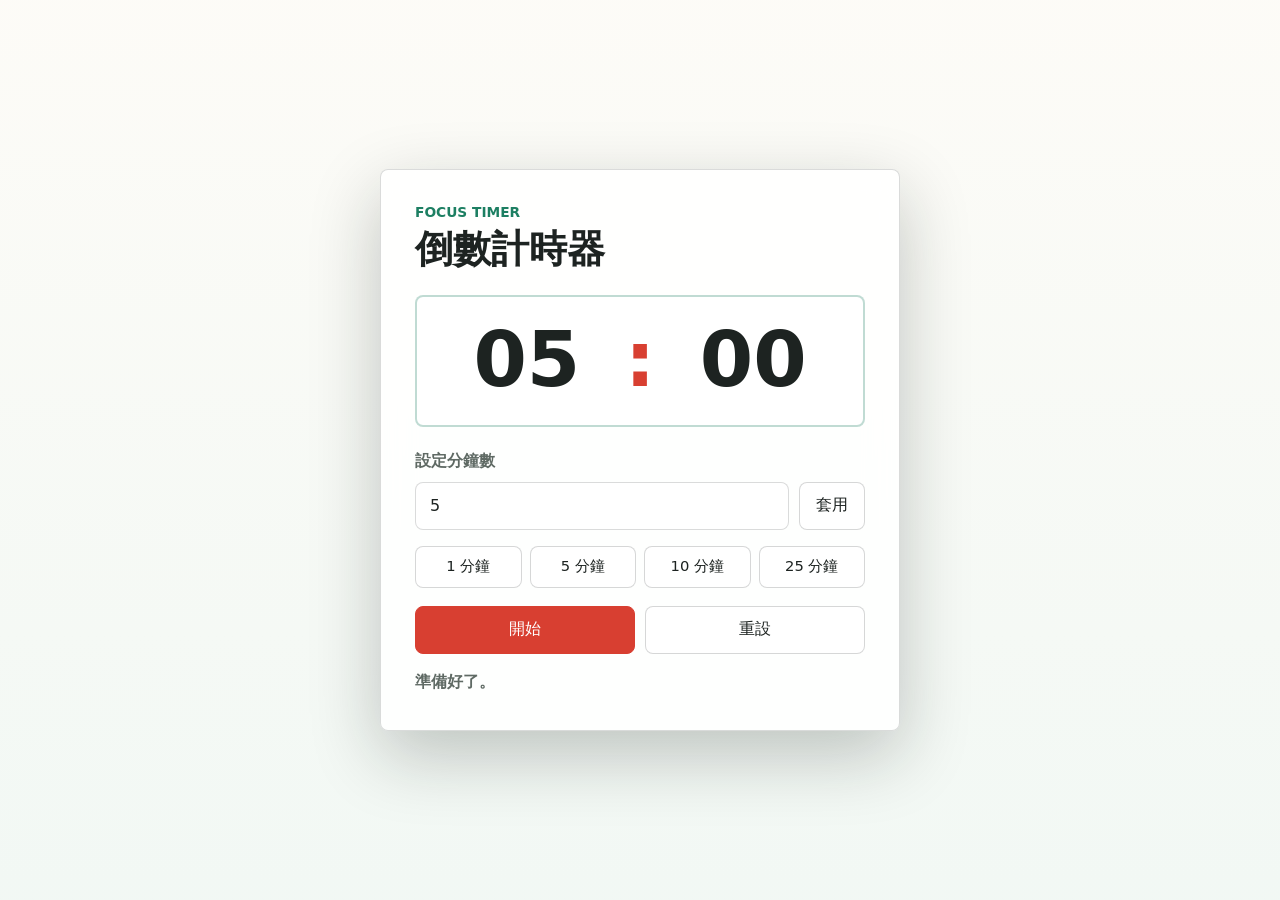
==== index.html @ d396f452 "Initial countdown timer page" ====
<!doctype html>
<html lang="zh-Hant">
  <head>
    <meta charset="utf-8">
    <meta name="viewport" content="width=device-width, initial-scale=1">
    <title>倒數計時器</title>
    <link rel="stylesheet" href="styles.css">
  </head>
  <body>
    <main class="timer-shell">
      <section class="timer-panel" aria-labelledby="page-title">
        <p class="eyebrow">Focus Timer</p>
        <h1 id="page-title">倒數計時器</h1>

        <div class="time-display" aria-live="polite" aria-atomic="true">
          <span id="minutes">05</span>
          <span class="separator">:</span>
          <span id="seconds">00</span>
        </div>

        <form class="time-form" id="time-form">
          <label for="duration">設定分鐘數</label>
          <div class="input-row">
            <input id="duration" name="duration" type="number" min="1" max="999" value="5" inputmode="numeric">
            <button type="submit">套用</button>
          </div>
        </form>

        <div class="quick-times" aria-label="快速設定">
          <button type="button" data-minutes="1">1 分鐘</button>
          <button type="button" data-minutes="5">5 分鐘</button>
          <button type="button" data-minutes="10">10 分鐘</button>
          <button type="button" data-minutes="25">25 分鐘</button>
        </div>

        <div class="controls">
          <button class="primary" id="start-pause" type="button">開始</button>
          <button id="reset" type="button">重設</button>
        </div>

        <p class="status" id="status">準備好了。</p>
      </section>
    </main>

    <audio id="alarm" preload="auto">
      <source src="[data-uri]" type="audio/wav">
    </audio>
    <script src="app.js"></script>
  </body>
</html>
---- styles.css ----
:root {
  color-scheme: light;
  --ink: #1d2321;
  --muted: #5f6a64;
  --paper: rgba(255, 255, 255, 0.88);
  --line: rgba(29, 35, 33, 0.16);
  --accent: #d83f31;
  --accent-dark: #a62d24;
  --green: #1d7f62;
  --gold: #f1c64b;
  --shadow: 0 24px 70px rgba(17, 24, 20, 0.24);
}

* {
  box-sizing: border-box;
}

html,
body {
  min-height: 100%;
}

body {
  margin: 0;
  font-family: "Segoe UI", "Microsoft JhengHei", system-ui, sans-serif;
  color: var(--ink);
  background:
    linear-gradient(rgba(252, 250, 244, 0.72), rgba(238, 246, 241, 0.78)),
    url("https://images.unsplash.com/photo-1499728603263-13726abce5fd?auto=format&fit=crop&w=1800&q=80") center / cover fixed;
}

button,
input {
  font: inherit;
}

.timer-shell {
  min-height: 100vh;
  display: grid;
  place-items: center;
  padding: 32px 18px;
}

.timer-panel {
  width: min(100%, 520px);
  padding: 34px;
  border: 1px solid var(--line);
  border-radius: 8px;
  background: var(--paper);
  box-shadow: var(--shadow);
  backdrop-filter: blur(16px);
}

.eyebrow {
  margin: 0 0 8px;
  color: var(--green);
  font-size: 0.86rem;
  font-weight: 800;
  letter-spacing: 0;
  text-transform: uppercase;
}

h1 {
  margin: 0 0 24px;
  font-size: clamp(2rem, 2.4rem, 2.4rem);
  line-height: 1.1;
}

.time-display {
  display: grid;
  grid-template-columns: minmax(0, 1fr) auto minmax(0, 1fr);
  align-items: center;
  gap: 8px;
  min-height: 132px;
  margin-bottom: 24px;
  padding: 20px;
  border: 2px solid rgba(29, 127, 98, 0.28);
  border-radius: 8px;
  background: rgba(255, 255, 255, 0.72);
  font-variant-numeric: tabular-nums;
  text-align: center;
}

.time-display span {
  display: block;
  font-size: clamp(4rem, 4.8rem, 4.8rem);
  font-weight: 800;
  line-height: 1;
}

.time-display .separator {
  color: var(--accent);
}

.time-form {
  display: grid;
  gap: 10px;
  margin-bottom: 16px;
}

label {
  color: var(--muted);
  font-weight: 700;
}

.input-row {
  display: grid;
  grid-template-columns: minmax(0, 1fr) auto;
  gap: 10px;
}

input {
  width: 100%;
  min-height: 48px;
  border: 1px solid var(--line);
  border-radius: 8px;
  padding: 0 14px;
  color: var(--ink);
  background: rgba(255, 255, 255, 0.92);
}

button {
  min-height: 48px;
  border: 1px solid rgba(29, 35, 33, 0.18);
  border-radius: 8px;
  padding: 0 16px;
  color: var(--ink);
  background: rgba(255, 255, 255, 0.9);
  cursor: pointer;
  transition: transform 140ms ease, border-color 140ms ease, background 140ms ease;
}

button:hover {
  transform: translateY(-1px);
  border-color: rgba(29, 127, 98, 0.45);
}

button:focus-visible,
input:focus-visible {
  outline: 3px solid rgba(241, 198, 75, 0.8);
  outline-offset: 2px;
}

.quick-times {
  display: grid;
  grid-template-columns: repeat(4, minmax(0, 1fr));
  gap: 8px;
  margin-bottom: 18px;
}

.quick-times button {
  min-height: 42px;
  padding: 0 8px;
  font-size: 0.92rem;
}

.controls {
  display: grid;
  grid-template-columns: 1fr 1fr;
  gap: 10px;
}

.primary {
  border-color: var(--accent);
  color: #fff;
  background: var(--accent);
}

.primary:hover {
  border-color: var(--accent-dark);
  background: var(--accent-dark);
}

.status {
  min-height: 24px;
  margin: 18px 0 0;
  color: var(--muted);
  font-weight: 700;
}

.timer-panel.finished {
  animation: pulse 900ms ease-in-out 3;
}

@keyframes pulse {
  50% {
    border-color: var(--accent);
    box-shadow: 0 24px 80px rgba(216, 63, 49, 0.36);
  }
}

@media (max-width: 520px) {
  .timer-shell {
    align-items: stretch;
    padding: 16px;
  }

  .timer-panel {
    display: grid;
    align-content: center;
    padding: 24px;
  }

  .time-display {
    min-height: 112px;
    padding: 14px;
  }

  .time-display span {
    font-size: clamp(3.1rem, 3.4rem, 3.4rem);
  }

  .quick-times {
    grid-template-columns: repeat(2, minmax(0, 1fr));
  }
}
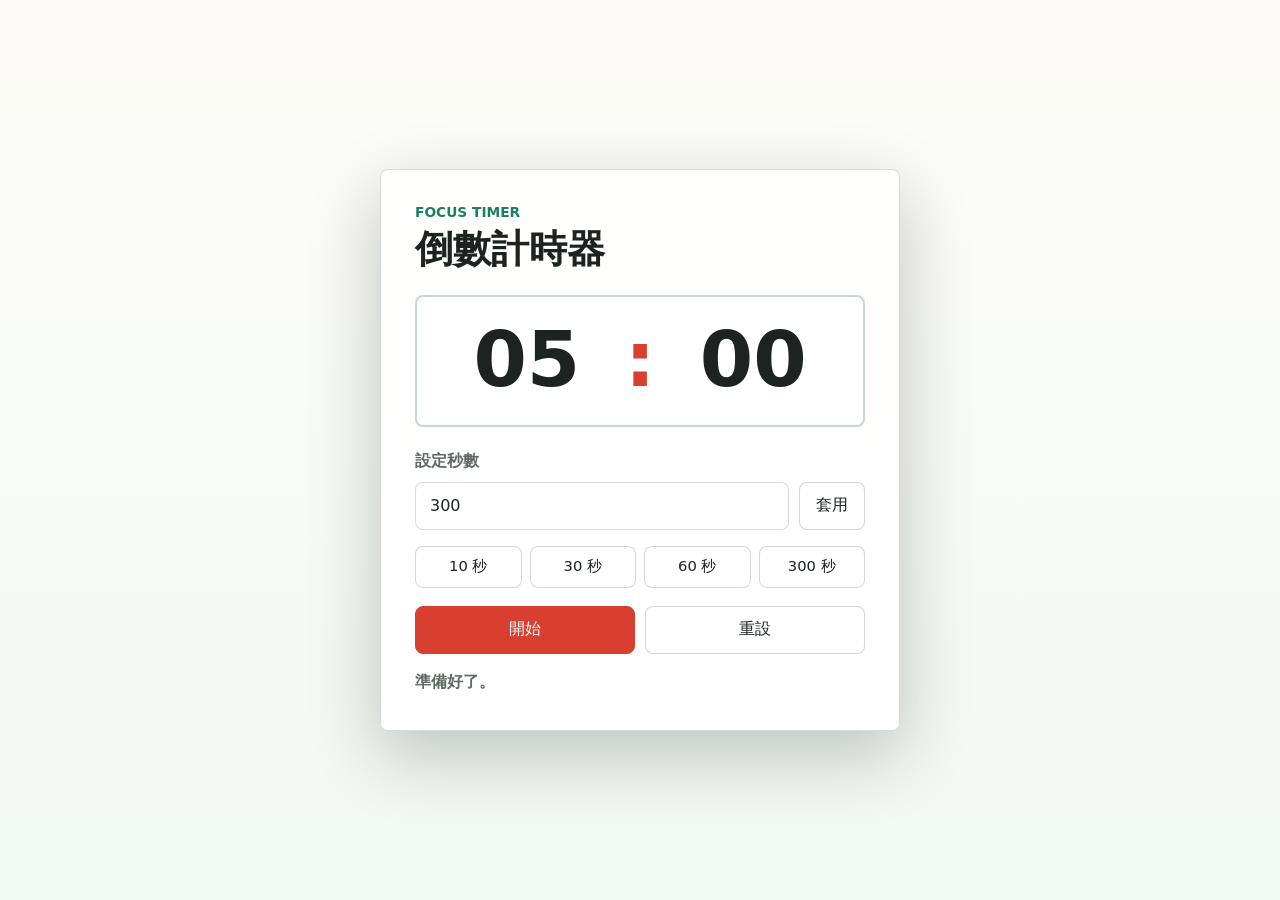
==== commit 215399de: "Use seconds for countdown duration" ====
--- a/index.html
+++ b/index.html
@@ -4,7 +4,224 @@
     <meta charset="utf-8">
     <meta name="viewport" content="width=device-width, initial-scale=1">
     <title>倒數計時器</title>
-    <link rel="stylesheet" href="styles.css">
+    <style>
+      :root {
+        color-scheme: light;
+        --ink: #1d2321;
+        --muted: #5f6a64;
+        --paper: rgba(255, 255, 255, 0.88);
+        --line: rgba(29, 35, 33, 0.16);
+        --accent: #d83f31;
+        --accent-dark: #a62d24;
+        --green: #1d7f62;
+        --gold: #f1c64b;
+        --shadow: 0 24px 70px rgba(17, 24, 20, 0.24);
+      }
+
+      * {
+        box-sizing: border-box;
+      }
+
+      html,
+      body {
+        min-height: 100%;
+      }
+
+      body {
+        margin: 0;
+        font-family: "Segoe UI", "Microsoft JhengHei", system-ui, sans-serif;
+        color: var(--ink);
+        background:
+          linear-gradient(rgba(252, 250, 244, 0.72), rgba(238, 246, 241, 0.78)),
+          url("https://images.unsplash.com/photo-1499728603263-13726abce5fd?auto=format&fit=crop&w=1800&q=80") center / cover fixed;
+      }
+
+      button,
+      input {
+        font: inherit;
+      }
+
+      .timer-shell {
+        min-height: 100vh;
+        display: grid;
+        place-items: center;
+        padding: 32px 18px;
+      }
+
+      .timer-panel {
+        width: min(100%, 520px);
+        padding: 34px;
+        border: 1px solid var(--line);
+        border-radius: 8px;
+        background: var(--paper);
+        box-shadow: var(--shadow);
+        backdrop-filter: blur(16px);
+      }
+
+      .eyebrow {
+        margin: 0 0 8px;
+        color: var(--green);
+        font-size: 0.86rem;
+        font-weight: 800;
+        letter-spacing: 0;
+        text-transform: uppercase;
+      }
+
+      h1 {
+        margin: 0 0 24px;
+        font-size: clamp(2rem, 2.4rem, 2.4rem);
+        line-height: 1.1;
+      }
+
+      .time-display {
+        display: grid;
+        grid-template-columns: minmax(0, 1fr) auto minmax(0, 1fr);
+        align-items: center;
+        gap: 8px;
+        min-height: 132px;
+        margin-bottom: 24px;
+        padding: 20px;
+        border: 2px solid rgba(29, 127, 98, 0.28);
+        border-radius: 8px;
+        background: rgba(255, 255, 255, 0.72);
+        font-variant-numeric: tabular-nums;
+        text-align: center;
+      }
+
+      .time-display span {
+        display: block;
+        font-size: clamp(4rem, 4.8rem, 4.8rem);
+        font-weight: 800;
+        line-height: 1;
+      }
+
+      .time-display .separator {
+        color: var(--accent);
+      }
+
+      .time-form {
+        display: grid;
+        gap: 10px;
+        margin-bottom: 16px;
+      }
+
+      label {
+        color: var(--muted);
+        font-weight: 700;
+      }
+
+      .input-row {
+        display: grid;
+        grid-template-columns: minmax(0, 1fr) auto;
+        gap: 10px;
+      }
+
+      input {
+        width: 100%;
+        min-height: 48px;
+        border: 1px solid var(--line);
+        border-radius: 8px;
+        padding: 0 14px;
+        color: var(--ink);
+        background: rgba(255, 255, 255, 0.92);
+      }
+
+      button {
+        min-height: 48px;
+        border: 1px solid rgba(29, 35, 33, 0.18);
+        border-radius: 8px;
+        padding: 0 16px;
+        color: var(--ink);
+        background: rgba(255, 255, 255, 0.9);
+        cursor: pointer;
+        transition: transform 140ms ease, border-color 140ms ease, background 140ms ease;
+      }
+
+      button:hover {
+        transform: translateY(-1px);
+        border-color: rgba(29, 127, 98, 0.45);
+      }
+
+      button:focus-visible,
+      input:focus-visible {
+        outline: 3px solid rgba(241, 198, 75, 0.8);
+        outline-offset: 2px;
+      }
+
+      .quick-times {
+        display: grid;
+        grid-template-columns: repeat(4, minmax(0, 1fr));
+        gap: 8px;
+        margin-bottom: 18px;
+      }
+
+      .quick-times button {
+        min-height: 42px;
+        padding: 0 8px;
+        font-size: 0.92rem;
+      }
+
+      .controls {
+        display: grid;
+        grid-template-columns: 1fr 1fr;
+        gap: 10px;
+      }
+
+      .primary {
+        border-color: var(--accent);
+        color: #fff;
+        background: var(--accent);
+      }
+
+      .primary:hover {
+        border-color: var(--accent-dark);
+        background: var(--accent-dark);
+      }
+
+      .status {
+        min-height: 24px;
+        margin: 18px 0 0;
+        color: var(--muted);
+        font-weight: 700;
+      }
+
+      .timer-panel.finished {
+        animation: pulse 900ms ease-in-out 3;
+      }
+
+      @keyframes pulse {
+        50% {
+          border-color: var(--accent);
+          box-shadow: 0 24px 80px rgba(216, 63, 49, 0.36);
+        }
+      }
+
+      @media (max-width: 520px) {
+        .timer-shell {
+          align-items: stretch;
+          padding: 16px;
+        }
+
+        .timer-panel {
+          display: grid;
+          align-content: center;
+          padding: 24px;
+        }
+
+        .time-display {
+          min-height: 112px;
+          padding: 14px;
+        }
+
+        .time-display span {
+          font-size: clamp(3.1rem, 3.4rem, 3.4rem);
+        }
+
+        .quick-times {
+          grid-template-columns: repeat(2, minmax(0, 1fr));
+        }
+      }
+    </style>
   </head>
   <body>
     <main class="timer-shell">
@@ -19,18 +236,18 @@
         </div>
 
         <form class="time-form" id="time-form">
-          <label for="duration">設定分鐘數</label>
+          <label for="duration">設定秒數</label>
           <div class="input-row">
-            <input id="duration" name="duration" type="number" min="1" max="999" value="5" inputmode="numeric">
+            <input id="duration" name="duration" type="number" min="1" max="359940" value="300" inputmode="numeric">
             <button type="submit">套用</button>
           </div>
         </form>
 
         <div class="quick-times" aria-label="快速設定">
-          <button type="button" data-minutes="1">1 分鐘</button>
-          <button type="button" data-minutes="5">5 分鐘</button>
-          <button type="button" data-minutes="10">10 分鐘</button>
-          <button type="button" data-minutes="25">25 分鐘</button>
+          <button type="button" data-seconds="10">10 秒</button>
+          <button type="button" data-seconds="30">30 秒</button>
+          <button type="button" data-seconds="60">60 秒</button>
+          <button type="button" data-seconds="300">300 秒</button>
         </div>
 
         <div class="controls">
@@ -45,6 +262,162 @@
     <audio id="alarm" preload="auto">
       <source src="[data-uri]" type="audio/wav">
     </audio>
-    <script src="app.js"></script>
+    <script>
+      const minutesEl = document.querySelector("#minutes");
+      const secondsEl = document.querySelector("#seconds");
+      const form = document.querySelector("#time-form");
+      const durationInput = document.querySelector("#duration");
+      const startPauseBtn = document.querySelector("#start-pause");
+      const resetBtn = document.querySelector("#reset");
+      const statusEl = document.querySelector("#status");
+      const quickButtons = document.querySelectorAll("[data-seconds]");
+      const panel = document.querySelector(".timer-panel");
+      let audioContext = null;
+
+      let totalSeconds = 5 * 60;
+      let remainingSeconds = totalSeconds;
+      let timerId = null;
+      let isRunning = false;
+
+      function formatTime(value) {
+        return String(value).padStart(2, "0");
+      }
+
+      function updateDisplay() {
+        const minutes = Math.floor(remainingSeconds / 60);
+        const seconds = remainingSeconds % 60;
+        minutesEl.textContent = formatTime(minutes);
+        secondsEl.textContent = formatTime(seconds);
+        document.title = `${formatTime(minutes)}:${formatTime(seconds)} 倒數計時器`;
+      }
+
+      function setStatus(message) {
+        statusEl.textContent = message;
+      }
+
+      function stopTimer() {
+        window.clearInterval(timerId);
+        timerId = null;
+        isRunning = false;
+        startPauseBtn.textContent = "開始";
+      }
+
+      function setDuration(seconds) {
+        const safeSeconds = Math.min(Math.max(Number(seconds) || 1, 1), 359940);
+        totalSeconds = safeSeconds;
+        remainingSeconds = totalSeconds;
+        durationInput.value = safeSeconds;
+        panel.classList.remove("finished");
+        stopTimer();
+        updateDisplay();
+        setStatus(`已設定 ${safeSeconds} 秒。`);
+      }
+
+      function finishTimer() {
+        stopTimer();
+        remainingSeconds = 0;
+        updateDisplay();
+        panel.classList.remove("finished");
+        void panel.offsetWidth;
+        panel.classList.add("finished");
+        setStatus("時間到。");
+        playAlarm();
+      }
+
+      function playTone(startTime, frequency, duration, volume) {
+        const oscillator = audioContext.createOscillator();
+        const gain = audioContext.createGain();
+
+        oscillator.type = "sine";
+        oscillator.frequency.setValueAtTime(frequency, startTime);
+        gain.gain.setValueAtTime(0.0001, startTime);
+        gain.gain.exponentialRampToValueAtTime(volume, startTime + 0.03);
+        gain.gain.exponentialRampToValueAtTime(0.0001, startTime + duration);
+
+        oscillator.connect(gain);
+        gain.connect(audioContext.destination);
+        oscillator.start(startTime);
+        oscillator.stop(startTime + duration + 0.04);
+      }
+
+      function playAlarm() {
+        const AudioContext = window.AudioContext || window.webkitAudioContext;
+
+        if (!AudioContext) {
+          return;
+        }
+
+        audioContext = audioContext || new AudioContext();
+
+        audioContext.resume().then(() => {
+          const now = audioContext.currentTime;
+          const tones = [
+            [0, 880],
+            [0.42, 660],
+            [0.84, 880],
+            [1.26, 660],
+            [1.68, 988],
+            [2.1, 740],
+            [2.52, 988],
+          ];
+
+          tones.forEach(([offset, frequency]) => {
+            playTone(now + offset, frequency, 0.34, 0.18);
+          });
+        });
+      }
+
+      function tick() {
+        if (remainingSeconds <= 1) {
+          finishTimer();
+          return;
+        }
+
+        remainingSeconds -= 1;
+        updateDisplay();
+      }
+
+      function startTimer() {
+        if (remainingSeconds <= 0) {
+          remainingSeconds = totalSeconds;
+        }
+
+        isRunning = true;
+        startPauseBtn.textContent = "暫停";
+        setStatus("倒數中。");
+        timerId = window.setInterval(tick, 1000);
+      }
+
+      form.addEventListener("submit", (event) => {
+        event.preventDefault();
+        setDuration(durationInput.value);
+      });
+
+      quickButtons.forEach((button) => {
+        button.addEventListener("click", () => {
+          setDuration(button.dataset.seconds);
+        });
+      });
+
+      startPauseBtn.addEventListener("click", () => {
+        if (isRunning) {
+          stopTimer();
+          setStatus("已暫停。");
+          return;
+        }
+
+        startTimer();
+      });
+
+      resetBtn.addEventListener("click", () => {
+        remainingSeconds = totalSeconds;
+        panel.classList.remove("finished");
+        stopTimer();
+        updateDisplay();
+        setStatus("已重設。");
+      });
+
+      updateDisplay();
+    </script>
   </body>
 </html>
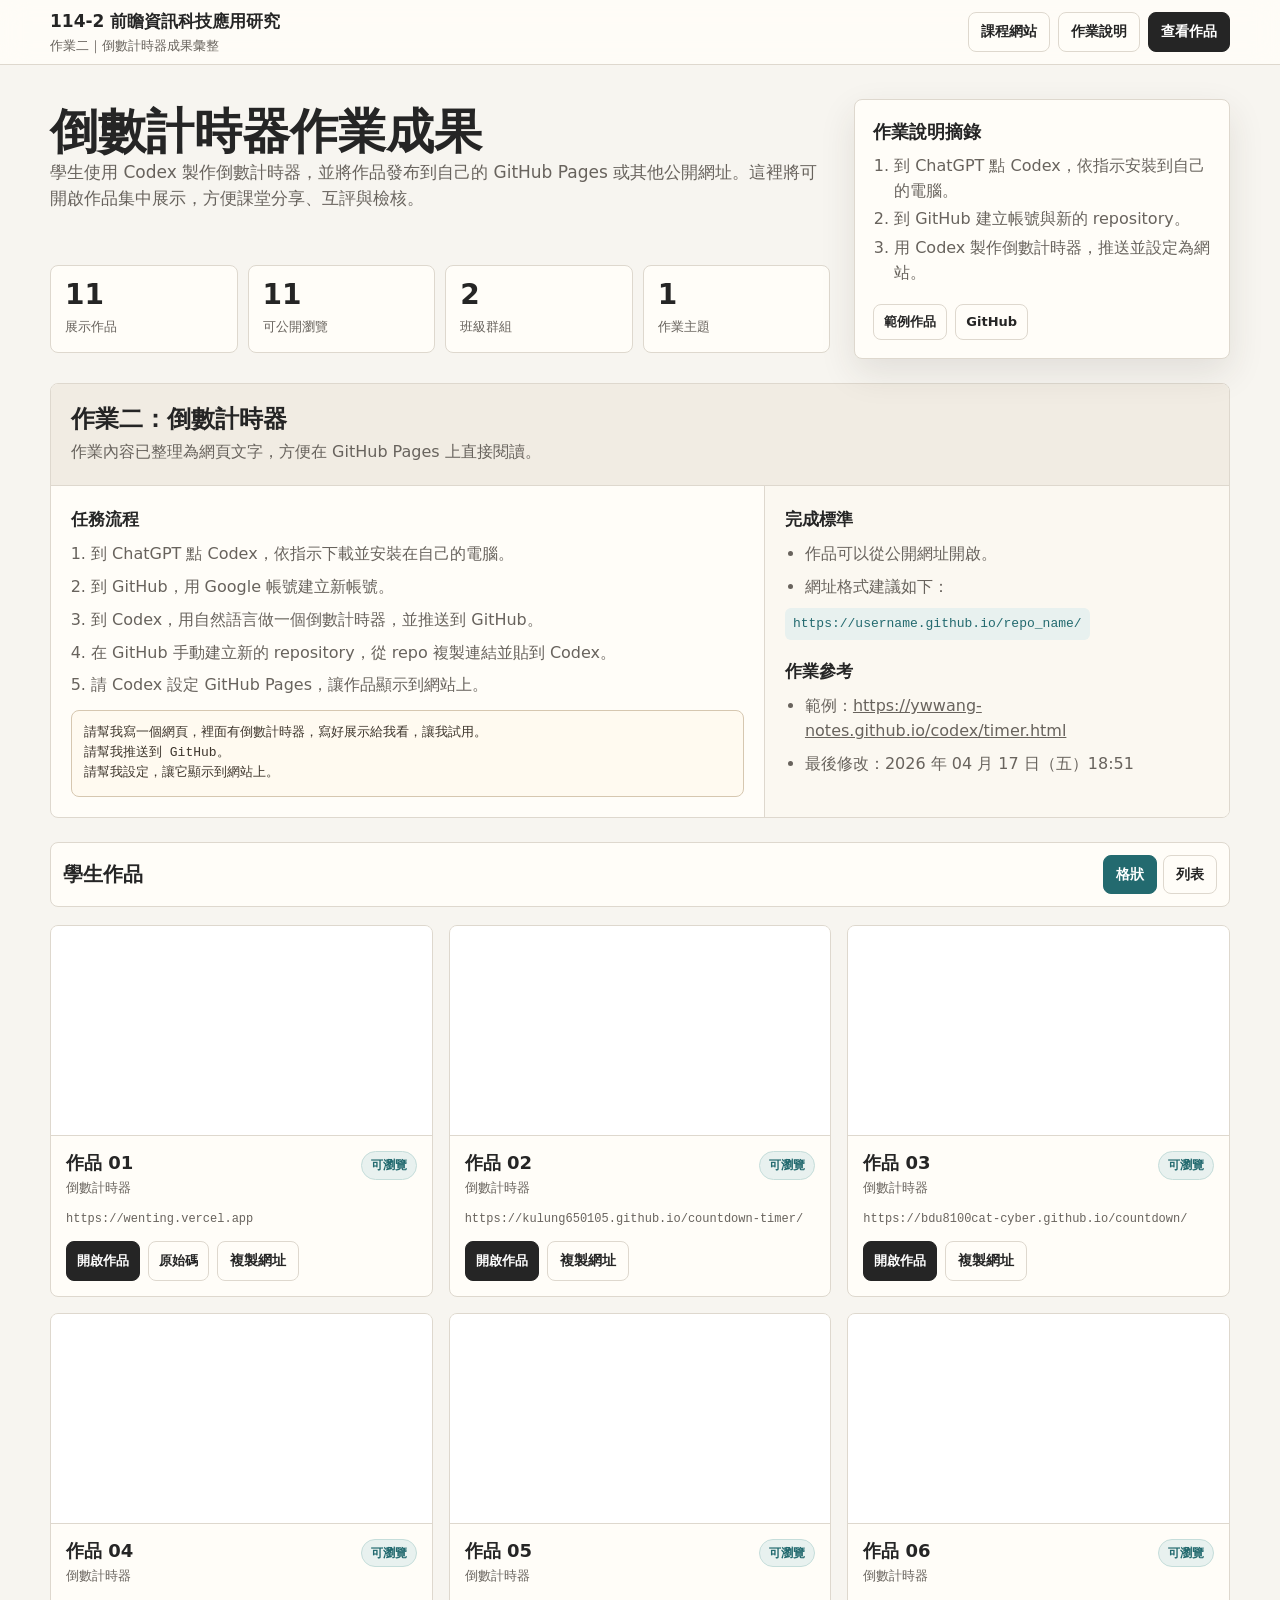
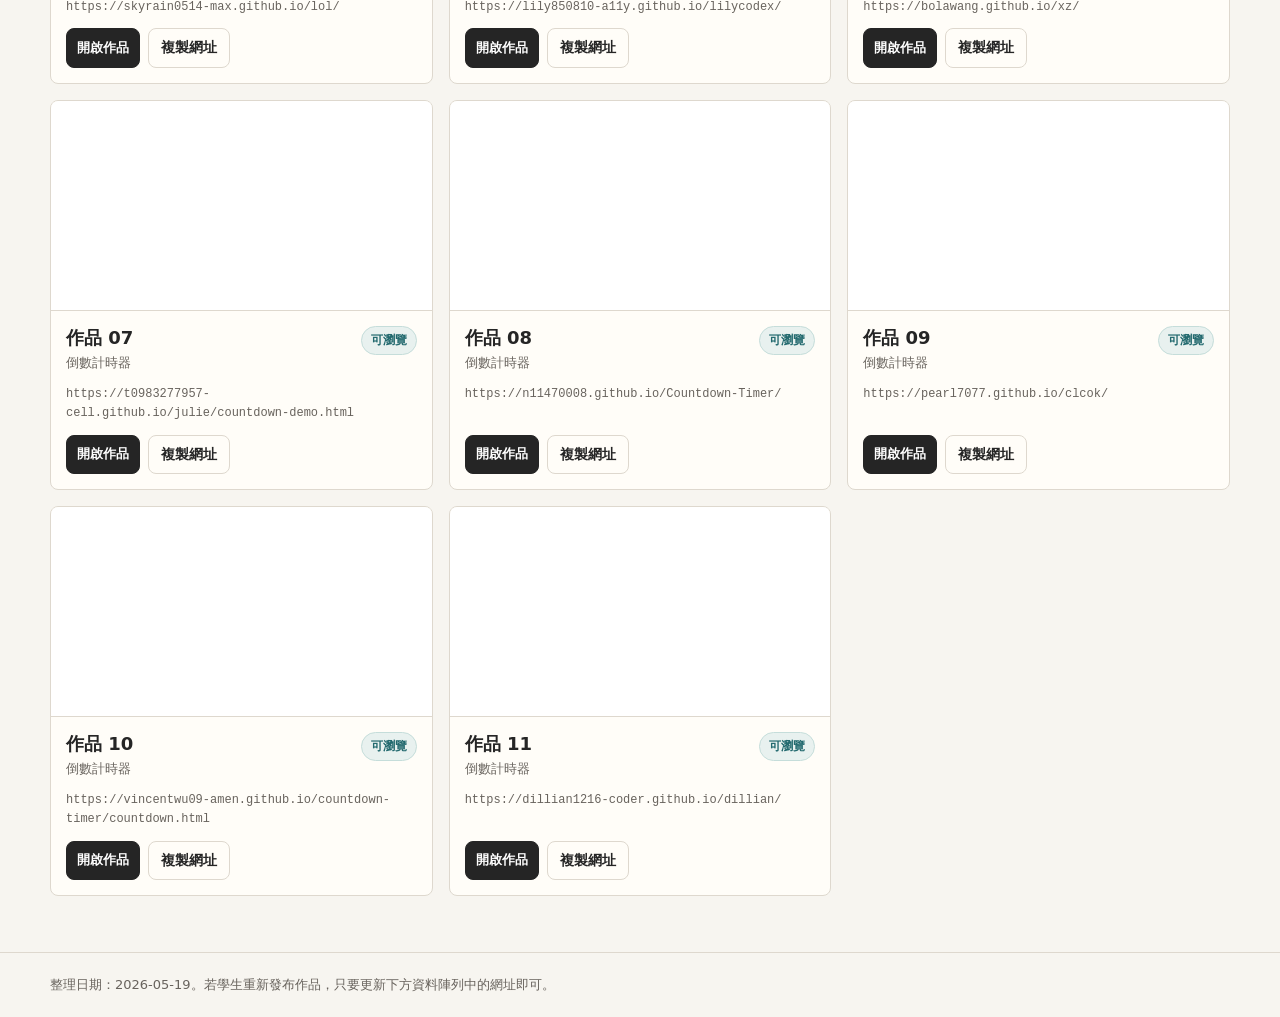
==== commit 514dbdfb: "114-2前瞻HW2" ====
--- a/index.html
+++ b/index.html
@@ -1,423 +1,724 @@
 <!doctype html>
 <html lang="zh-Hant">
-  <head>
-    <meta charset="utf-8">
-    <meta name="viewport" content="width=device-width, initial-scale=1">
-    <title>倒數計時器</title>
-    <style>
-      :root {
-        color-scheme: light;
-        --ink: #1d2321;
-        --muted: #5f6a64;
-        --paper: rgba(255, 255, 255, 0.88);
-        --line: rgba(29, 35, 33, 0.16);
-        --accent: #d83f31;
-        --accent-dark: #a62d24;
-        --green: #1d7f62;
-        --gold: #f1c64b;
-        --shadow: 0 24px 70px rgba(17, 24, 20, 0.24);
-      }
-
-      * {
-        box-sizing: border-box;
-      }
-
-      html,
-      body {
-        min-height: 100%;
-      }
-
-      body {
-        margin: 0;
-        font-family: "Segoe UI", "Microsoft JhengHei", system-ui, sans-serif;
-        color: var(--ink);
-        background:
-          linear-gradient(rgba(252, 250, 244, 0.72), rgba(238, 246, 241, 0.78)),
-          url("https://images.unsplash.com/photo-1499728603263-13726abce5fd?auto=format&fit=crop&w=1800&q=80") center / cover fixed;
-      }
-
-      button,
-      input {
-        font: inherit;
-      }
-
-      .timer-shell {
-        min-height: 100vh;
-        display: grid;
-        place-items: center;
-        padding: 32px 18px;
-      }
-
-      .timer-panel {
-        width: min(100%, 520px);
-        padding: 34px;
-        border: 1px solid var(--line);
-        border-radius: 8px;
-        background: var(--paper);
-        box-shadow: var(--shadow);
-        backdrop-filter: blur(16px);
-      }
-
-      .eyebrow {
-        margin: 0 0 8px;
-        color: var(--green);
-        font-size: 0.86rem;
-        font-weight: 800;
-        letter-spacing: 0;
-        text-transform: uppercase;
-      }
-
-      h1 {
-        margin: 0 0 24px;
-        font-size: clamp(2rem, 2.4rem, 2.4rem);
-        line-height: 1.1;
-      }
-
-      .time-display {
-        display: grid;
-        grid-template-columns: minmax(0, 1fr) auto minmax(0, 1fr);
-        align-items: center;
-        gap: 8px;
-        min-height: 132px;
-        margin-bottom: 24px;
-        padding: 20px;
-        border: 2px solid rgba(29, 127, 98, 0.28);
-        border-radius: 8px;
-        background: rgba(255, 255, 255, 0.72);
-        font-variant-numeric: tabular-nums;
-        text-align: center;
-      }
-
-      .time-display span {
-        display: block;
-        font-size: clamp(4rem, 4.8rem, 4.8rem);
-        font-weight: 800;
-        line-height: 1;
-      }
-
-      .time-display .separator {
-        color: var(--accent);
-      }
-
-      .time-form {
-        display: grid;
-        gap: 10px;
-        margin-bottom: 16px;
-      }
-
-      label {
-        color: var(--muted);
-        font-weight: 700;
-      }
-
-      .input-row {
-        display: grid;
-        grid-template-columns: minmax(0, 1fr) auto;
-        gap: 10px;
-      }
-
-      input {
+<head>
+  <meta charset="utf-8">
+  <meta name="viewport" content="width=device-width, initial-scale=1">
+  <title>114-2 前瞻資訊科技應用研究｜倒數計時器作業成果</title>
+  <style>
+    :root {
+      --bg: #f7f5f0;
+      --panel: #fffdf8;
+      --ink: #252525;
+      --muted: #68635d;
+      --line: #ded8ce;
+      --accent: #236a6f;
+      --accent-2: #a34c2e;
+      --accent-3: #5d6f2a;
+      --soft: #e8f1ef;
+      --warning: #fff2d8;
+      --shadow: 0 14px 36px rgba(55, 47, 38, .11);
+      font-family: "Noto Sans TC", "Microsoft JhengHei", system-ui, -apple-system, BlinkMacSystemFont, "Segoe UI", sans-serif;
+    }
+
+    * { box-sizing: border-box; }
+
+    body {
+      margin: 0;
+      background: var(--bg);
+      color: var(--ink);
+      line-height: 1.55;
+    }
+
+    a { color: inherit; }
+
+    .wrap {
+      width: min(1180px, calc(100% - 32px));
+      margin: 0 auto;
+    }
+
+    header {
+      border-bottom: 1px solid var(--line);
+      background: rgba(255, 253, 248, .88);
+      backdrop-filter: blur(14px);
+      position: sticky;
+      top: 0;
+      z-index: 10;
+    }
+
+    .topbar {
+      min-height: 64px;
+      display: flex;
+      align-items: center;
+      justify-content: space-between;
+      gap: 16px;
+    }
+
+    .brand {
+      display: flex;
+      flex-direction: column;
+      gap: 2px;
+      min-width: 0;
+    }
+
+    .brand strong {
+      font-size: 17px;
+      font-weight: 800;
+      white-space: nowrap;
+      overflow: hidden;
+      text-overflow: ellipsis;
+    }
+
+    .brand span {
+      color: var(--muted);
+      font-size: 13px;
+    }
+
+    .nav-actions {
+      display: flex;
+      gap: 8px;
+      align-items: center;
+      flex-wrap: wrap;
+      justify-content: flex-end;
+    }
+
+    .button, button, select, input {
+      border: 1px solid var(--line);
+      background: var(--panel);
+      color: var(--ink);
+      border-radius: 8px;
+      min-height: 38px;
+      font: inherit;
+    }
+
+    .button, button {
+      display: inline-flex;
+      align-items: center;
+      justify-content: center;
+      gap: 7px;
+      padding: 8px 12px;
+      text-decoration: none;
+      cursor: pointer;
+      font-weight: 700;
+      font-size: 14px;
+    }
+
+    button.active {
+      background: var(--accent);
+      border-color: var(--accent);
+      color: white;
+    }
+
+    .button.primary {
+      background: var(--ink);
+      border-color: var(--ink);
+      color: white;
+    }
+
+    main {
+      padding: 34px 0 56px;
+    }
+
+    .intro {
+      display: grid;
+      grid-template-columns: minmax(0, 1.35fr) minmax(280px, .65fr);
+      gap: 24px;
+      align-items: stretch;
+      margin-bottom: 24px;
+    }
+
+    .intro h1 {
+      margin: 0;
+      font-size: clamp(28px, 4vw, 48px);
+      line-height: 1.12;
+      letter-spacing: 0;
+    }
+
+    .intro-copy {
+      display: flex;
+      flex-direction: column;
+      justify-content: space-between;
+      gap: 20px;
+      min-height: 250px;
+      padding: 6px 0;
+    }
+
+    .intro-copy p {
+      max-width: 780px;
+      margin: 0;
+      color: var(--muted);
+      font-size: 17px;
+    }
+
+    .stats {
+      display: grid;
+      grid-template-columns: repeat(4, minmax(0, 1fr));
+      gap: 10px;
+    }
+
+    .stat {
+      background: var(--panel);
+      border: 1px solid var(--line);
+      border-radius: 8px;
+      padding: 14px;
+      min-height: 88px;
+    }
+
+    .stat b {
+      display: block;
+      font-size: 28px;
+      line-height: 1.1;
+    }
+
+    .stat span {
+      display: block;
+      color: var(--muted);
+      font-size: 13px;
+      margin-top: 6px;
+    }
+
+    .brief {
+      background: var(--panel);
+      border: 1px solid var(--line);
+      border-radius: 8px;
+      padding: 18px;
+      box-shadow: var(--shadow);
+      display: flex;
+      flex-direction: column;
+      justify-content: space-between;
+      gap: 18px;
+    }
+
+    .brief h2 {
+      margin: 0 0 8px;
+      font-size: 18px;
+    }
+
+    .brief ol {
+      margin: 0;
+      padding-left: 1.3em;
+      color: var(--muted);
+    }
+
+    .brief li + li {
+      margin-top: 4px;
+    }
+
+    .assignment {
+      margin-bottom: 24px;
+      background: var(--panel);
+      border: 1px solid var(--line);
+      border-radius: 8px;
+      overflow: hidden;
+    }
+
+    .assignment-head {
+      display: flex;
+      justify-content: space-between;
+      align-items: flex-start;
+      gap: 18px;
+      padding: 20px;
+      border-bottom: 1px solid var(--line);
+      background: #f1ece3;
+    }
+
+    .assignment h2 {
+      margin: 0;
+      font-size: 24px;
+      line-height: 1.25;
+    }
+
+    .assignment .subtitle {
+      color: var(--muted);
+      margin: 6px 0 0;
+    }
+
+    .assignment-grid {
+      display: grid;
+      grid-template-columns: minmax(0, 1fr) minmax(260px, .65fr);
+      gap: 0;
+    }
+
+    .assignment-block {
+      padding: 20px;
+      border-right: 1px solid var(--line);
+    }
+
+    .assignment-side {
+      padding: 20px;
+      background: #fbf8f1;
+    }
+
+    .assignment h3 {
+      margin: 0 0 10px;
+      font-size: 17px;
+    }
+
+    .assignment ol, .assignment ul {
+      margin: 0;
+      padding-left: 1.25em;
+      color: var(--muted);
+    }
+
+    .assignment li + li {
+      margin-top: 8px;
+    }
+
+    .prompt-box {
+      margin-top: 12px;
+      padding: 12px;
+      border: 1px solid #d6c7b0;
+      border-radius: 8px;
+      background: #fffaf0;
+      color: #3d352c;
+      font-family: ui-monospace, SFMono-Regular, Consolas, "Liberation Mono", monospace;
+      font-size: 13px;
+      overflow-wrap: anywhere;
+    }
+
+    .format-example {
+      display: inline-block;
+      margin-top: 8px;
+      padding: 6px 8px;
+      border-radius: 6px;
+      background: var(--soft);
+      color: var(--accent);
+      font-family: ui-monospace, SFMono-Regular, Consolas, "Liberation Mono", monospace;
+      font-size: 13px;
+      overflow-wrap: anywhere;
+    }
+
+    .toolbar {
+      display: grid;
+      grid-template-columns: minmax(220px, 1fr) 180px 170px auto;
+      gap: 10px;
+      align-items: center;
+      padding: 12px;
+      background: var(--panel);
+      border: 1px solid var(--line);
+      border-radius: 8px;
+      margin-bottom: 18px;
+    }
+
+    input, select {
+      width: 100%;
+      padding: 8px 10px;
+    }
+
+    .view-toggle {
+      display: flex;
+      gap: 6px;
+      justify-content: flex-end;
+    }
+
+    .gallery {
+      display: grid;
+      grid-template-columns: repeat(3, minmax(0, 1fr));
+      gap: 16px;
+    }
+
+    .gallery.list {
+      grid-template-columns: 1fr;
+    }
+
+    .card {
+      background: var(--panel);
+      border: 1px solid var(--line);
+      border-radius: 8px;
+      overflow: hidden;
+      display: flex;
+      flex-direction: column;
+      min-height: 360px;
+    }
+
+    .gallery.list .card {
+      min-height: 0;
+      display: grid;
+      grid-template-columns: 360px minmax(0, 1fr);
+    }
+
+    .preview {
+      height: 210px;
+      background: #eee7dc;
+      border-bottom: 1px solid var(--line);
+      position: relative;
+      overflow: hidden;
+    }
+
+    .gallery.list .preview {
+      height: 100%;
+      min-height: 230px;
+      border-bottom: 0;
+      border-right: 1px solid var(--line);
+    }
+
+    iframe {
+      width: 100%;
+      height: 100%;
+      border: 0;
+      background: white;
+    }
+
+    .empty-preview {
+      min-height: 210px;
+      height: 100%;
+      display: flex;
+      align-items: center;
+      justify-content: center;
+      padding: 22px;
+      text-align: center;
+      color: var(--muted);
+      background: var(--warning);
+      font-weight: 700;
+    }
+
+    .card-body {
+      padding: 15px;
+      display: flex;
+      flex-direction: column;
+      gap: 12px;
+      flex: 1;
+    }
+
+    .meta {
+      display: flex;
+      justify-content: space-between;
+      gap: 12px;
+      align-items: flex-start;
+    }
+
+    .student {
+      min-width: 0;
+    }
+
+    .student h3 {
+      margin: 0;
+      font-size: 18px;
+      line-height: 1.28;
+    }
+
+    .student p {
+      margin: 4px 0 0;
+      color: var(--muted);
+      font-size: 13px;
+    }
+
+    .badge {
+      flex: 0 0 auto;
+      border-radius: 999px;
+      padding: 4px 9px;
+      font-size: 12px;
+      font-weight: 800;
+      background: var(--soft);
+      color: var(--accent);
+      border: 1px solid #c5ddda;
+    }
+
+    .badge.issue {
+      background: var(--warning);
+      color: var(--accent-2);
+      border-color: #f0d5a0;
+    }
+
+    .url {
+      color: var(--muted);
+      font-family: ui-monospace, SFMono-Regular, Consolas, "Liberation Mono", monospace;
+      font-size: 12px;
+      overflow-wrap: anywhere;
+      margin: 0;
+    }
+
+    .card-actions {
+      display: flex;
+      flex-wrap: wrap;
+      gap: 8px;
+      margin-top: auto;
+    }
+
+    .card-actions .button {
+      min-height: 34px;
+      font-size: 13px;
+      padding: 7px 10px;
+    }
+
+    .note {
+      border: 1px solid var(--line);
+      border-radius: 8px;
+      background: var(--panel);
+      padding: 16px;
+    }
+
+    .note h2 {
+      margin: 0 0 10px;
+      font-size: 18px;
+    }
+
+    .note ul {
+      margin: 0;
+      padding-left: 1.2em;
+      color: var(--muted);
+    }
+
+    .note li + li {
+      margin-top: 6px;
+    }
+
+    .hidden { display: none !important; }
+
+    footer {
+      color: var(--muted);
+      border-top: 1px solid var(--line);
+      padding: 22px 0;
+      font-size: 13px;
+    }
+
+    @media (max-width: 980px) {
+      .intro {
+        grid-template-columns: 1fr;
+      }
+
+      .assignment-grid {
+        grid-template-columns: 1fr;
+      }
+
+      .assignment-block {
+        border-right: 0;
+        border-bottom: 1px solid var(--line);
+      }
+
+      .gallery {
+        grid-template-columns: repeat(2, minmax(0, 1fr));
+      }
+
+      .toolbar {
+        grid-template-columns: 1fr 1fr;
+      }
+    }
+
+    @media (max-width: 720px) {
+      .wrap {
+        width: min(100% - 20px, 1180px);
+      }
+
+      .topbar {
+        align-items: flex-start;
+        flex-direction: column;
+        padding: 12px 0;
+      }
+
+      .nav-actions {
         width: 100%;
-        min-height: 48px;
-        border: 1px solid var(--line);
-        border-radius: 8px;
-        padding: 0 14px;
-        color: var(--ink);
-        background: rgba(255, 255, 255, 0.92);
-      }
-
-      button {
-        min-height: 48px;
-        border: 1px solid rgba(29, 35, 33, 0.18);
-        border-radius: 8px;
-        padding: 0 16px;
-        color: var(--ink);
-        background: rgba(255, 255, 255, 0.9);
-        cursor: pointer;
-        transition: transform 140ms ease, border-color 140ms ease, background 140ms ease;
-      }
-
-      button:hover {
-        transform: translateY(-1px);
-        border-color: rgba(29, 127, 98, 0.45);
-      }
-
-      button:focus-visible,
-      input:focus-visible {
-        outline: 3px solid rgba(241, 198, 75, 0.8);
-        outline-offset: 2px;
-      }
-
-      .quick-times {
-        display: grid;
-        grid-template-columns: repeat(4, minmax(0, 1fr));
-        gap: 8px;
-        margin-bottom: 18px;
-      }
-
-      .quick-times button {
-        min-height: 42px;
-        padding: 0 8px;
-        font-size: 0.92rem;
-      }
-
-      .controls {
-        display: grid;
-        grid-template-columns: 1fr 1fr;
-        gap: 10px;
-      }
-
-      .primary {
-        border-color: var(--accent);
-        color: #fff;
-        background: var(--accent);
-      }
-
-      .primary:hover {
-        border-color: var(--accent-dark);
-        background: var(--accent-dark);
-      }
-
-      .status {
-        min-height: 24px;
-        margin: 18px 0 0;
-        color: var(--muted);
-        font-weight: 700;
-      }
-
-      .timer-panel.finished {
-        animation: pulse 900ms ease-in-out 3;
-      }
-
-      @keyframes pulse {
-        50% {
-          border-color: var(--accent);
-          box-shadow: 0 24px 80px rgba(216, 63, 49, 0.36);
-        }
-      }
-
-      @media (max-width: 520px) {
-        .timer-shell {
-          align-items: stretch;
-          padding: 16px;
-        }
-
-        .timer-panel {
-          display: grid;
-          align-content: center;
-          padding: 24px;
-        }
-
-        .time-display {
-          min-height: 112px;
-          padding: 14px;
-        }
-
-        .time-display span {
-          font-size: clamp(3.1rem, 3.4rem, 3.4rem);
-        }
-
-        .quick-times {
-          grid-template-columns: repeat(2, minmax(0, 1fr));
-        }
-      }
-    </style>
-  </head>
-  <body>
-    <main class="timer-shell">
-      <section class="timer-panel" aria-labelledby="page-title">
-        <p class="eyebrow">Focus Timer</p>
-        <h1 id="page-title">倒數計時器</h1>
-
-        <div class="time-display" aria-live="polite" aria-atomic="true">
-          <span id="minutes">05</span>
-          <span class="separator">:</span>
-          <span id="seconds">00</span>
+        justify-content: flex-start;
+      }
+
+      .assignment-head {
+        flex-direction: column;
+      }
+
+      .stats {
+        grid-template-columns: repeat(2, minmax(0, 1fr));
+      }
+
+      .toolbar, .gallery, .gallery.list {
+        grid-template-columns: 1fr;
+      }
+
+      .gallery.list .card {
+        display: flex;
+      }
+
+      .gallery.list .preview {
+        height: 210px;
+        border-right: 0;
+        border-bottom: 1px solid var(--line);
+      }
+    }
+  </style>
+</head>
+<body>
+  <header>
+    <div class="wrap topbar">
+      <div class="brand">
+        <strong>114-2 前瞻資訊科技應用研究</strong>
+        <span>作業二｜倒數計時器成果彙整</span>
+      </div>
+      <nav class="nav-actions" aria-label="相關連結">
+        <a class="button" href="https://yw-notes.notion.site/114-2-30fa7ad3a9ca8058865edc50eab7c804" target="_blank" rel="noreferrer">課程網站</a>
+        <a class="button" href="#assignment">作業說明</a>
+        <a class="button primary" href="#works">查看作品</a>
+      </nav>
+    </div>
+  </header>
+
+  <main>
+    <section class="wrap intro" aria-labelledby="page-title">
+      <div class="intro-copy">
+        <div>
+          <h1 id="page-title">倒數計時器作業成果</h1>
+          <p>學生使用 Codex 製作倒數計時器，並將作品發布到自己的 GitHub Pages 或其他公開網址。這裡將可開啟作品集中展示，方便課堂分享、互評與檢核。</p>
         </div>
-
-        <form class="time-form" id="time-form">
-          <label for="duration">設定秒數</label>
-          <div class="input-row">
-            <input id="duration" name="duration" type="number" min="1" max="359940" value="300" inputmode="numeric">
-            <button type="submit">套用</button>
+        <div class="stats" aria-label="繳交統計">
+          <div class="stat"><b id="totalCount">11</b><span>展示作品</span></div>
+          <div class="stat"><b id="liveCount">11</b><span>可公開瀏覽</span></div>
+          <div class="stat"><b>2</b><span>班級群組</span></div>
+          <div class="stat"><b>1</b><span>作業主題</span></div>
+        </div>
+      </div>
+      <aside class="brief">
+        <div>
+          <h2>作業說明摘錄</h2>
+          <ol>
+            <li>到 ChatGPT 點 Codex，依指示安裝到自己的電腦。</li>
+            <li>到 GitHub 建立帳號與新的 repository。</li>
+            <li>用 Codex 製作倒數計時器，推送並設定為網站。</li>
+          </ol>
+        </div>
+        <div class="card-actions">
+          <a class="button" href="https://ywwang-notes.github.io/codex/timer.html" target="_blank" rel="noreferrer">範例作品</a>
+          <a class="button" href="https://github.com/" target="_blank" rel="noreferrer">GitHub</a>
+        </div>
+      </aside>
+    </section>
+
+    <section class="wrap assignment" id="assignment" aria-labelledby="assignment-title">
+      <div class="assignment-head">
+        <div>
+          <h2 id="assignment-title">作業二：倒數計時器</h2>
+          <p class="subtitle">作業內容已整理為網頁文字，方便在 GitHub Pages 上直接閱讀。</p>
+        </div>
+      </div>
+      <div class="assignment-grid">
+        <div class="assignment-block">
+          <h3>任務流程</h3>
+          <ol>
+            <li>到 ChatGPT 點 Codex，依指示下載並安裝在自己的電腦。</li>
+            <li>到 GitHub，用 Google 帳號建立新帳號。</li>
+            <li>到 Codex，用自然語言做一個倒數計時器，並推送到 GitHub。</li>
+            <li>在 GitHub 手動建立新的 repository，從 repo 複製連結並貼到 Codex。</li>
+            <li>請 Codex 設定 GitHub Pages，讓作品顯示到網站上。</li>
+          </ol>
+          <div class="prompt-box">
+            請幫我寫一個網頁，裡面有倒數計時器，寫好展示給我看，讓我試用。<br>
+            請幫我推送到 GitHub。<br>
+            請幫我設定，讓它顯示到網站上。
           </div>
-        </form>
-
-        <div class="quick-times" aria-label="快速設定">
-          <button type="button" data-seconds="10">10 秒</button>
-          <button type="button" data-seconds="30">30 秒</button>
-          <button type="button" data-seconds="60">60 秒</button>
-          <button type="button" data-seconds="300">300 秒</button>
         </div>
-
-        <div class="controls">
-          <button class="primary" id="start-pause" type="button">開始</button>
-          <button id="reset" type="button">重設</button>
+        <aside class="assignment-side">
+          <h3>完成標準</h3>
+          <ul>
+            <li>作品可以從公開網址開啟。</li>
+            <li>網址格式建議如下：</li>
+          </ul>
+          <span class="format-example">https://username.github.io/repo_name/</span>
+          <h3 style="margin-top:18px;">作業參考</h3>
+          <ul>
+            <li>範例：<a href="https://ywwang-notes.github.io/codex/timer.html" target="_blank" rel="noreferrer">https://ywwang-notes.github.io/codex/timer.html</a></li>
+            <li>最後修改：2026 年 04 月 17 日（五）18:51</li>
+          </ul>
+        </aside>
+      </div>
+    </section>
+
+    <section class="wrap" id="works" aria-labelledby="works-title">
+      <div class="toolbar" style="grid-template-columns: 1fr auto;">
+        <h2 id="works-title" style="margin:0;font-size:20px;">學生作品</h2>
+        <div class="view-toggle" aria-label="切換檢視">
+          <button id="gridBtn" class="active" type="button" aria-pressed="true">格狀</button>
+          <button id="listBtn" type="button" aria-pressed="false">列表</button>
         </div>
-
-        <p class="status" id="status">準備好了。</p>
-      </section>
-    </main>
-
-    <audio id="alarm" preload="auto">
-      <source src="[data-uri]" type="audio/wav">
-    </audio>
-    <script>
-      const minutesEl = document.querySelector("#minutes");
-      const secondsEl = document.querySelector("#seconds");
-      const form = document.querySelector("#time-form");
-      const durationInput = document.querySelector("#duration");
-      const startPauseBtn = document.querySelector("#start-pause");
-      const resetBtn = document.querySelector("#reset");
-      const statusEl = document.querySelector("#status");
-      const quickButtons = document.querySelectorAll("[data-seconds]");
-      const panel = document.querySelector(".timer-panel");
-      let audioContext = null;
-
-      let totalSeconds = 5 * 60;
-      let remainingSeconds = totalSeconds;
-      let timerId = null;
-      let isRunning = false;
-
-      function formatTime(value) {
-        return String(value).padStart(2, "0");
-      }
-
-      function updateDisplay() {
-        const minutes = Math.floor(remainingSeconds / 60);
-        const seconds = remainingSeconds % 60;
-        minutesEl.textContent = formatTime(minutes);
-        secondsEl.textContent = formatTime(seconds);
-        document.title = `${formatTime(minutes)}:${formatTime(seconds)} 倒數計時器`;
-      }
-
-      function setStatus(message) {
-        statusEl.textContent = message;
-      }
-
-      function stopTimer() {
-        window.clearInterval(timerId);
-        timerId = null;
-        isRunning = false;
-        startPauseBtn.textContent = "開始";
-      }
-
-      function setDuration(seconds) {
-        const safeSeconds = Math.min(Math.max(Number(seconds) || 1, 1), 359940);
-        totalSeconds = safeSeconds;
-        remainingSeconds = totalSeconds;
-        durationInput.value = safeSeconds;
-        panel.classList.remove("finished");
-        stopTimer();
-        updateDisplay();
-        setStatus(`已設定 ${safeSeconds} 秒。`);
-      }
-
-      function finishTimer() {
-        stopTimer();
-        remainingSeconds = 0;
-        updateDisplay();
-        panel.classList.remove("finished");
-        void panel.offsetWidth;
-        panel.classList.add("finished");
-        setStatus("時間到。");
-        playAlarm();
-      }
-
-      function playTone(startTime, frequency, duration, volume) {
-        const oscillator = audioContext.createOscillator();
-        const gain = audioContext.createGain();
-
-        oscillator.type = "sine";
-        oscillator.frequency.setValueAtTime(frequency, startTime);
-        gain.gain.setValueAtTime(0.0001, startTime);
-        gain.gain.exponentialRampToValueAtTime(volume, startTime + 0.03);
-        gain.gain.exponentialRampToValueAtTime(0.0001, startTime + duration);
-
-        oscillator.connect(gain);
-        gain.connect(audioContext.destination);
-        oscillator.start(startTime);
-        oscillator.stop(startTime + duration + 0.04);
-      }
-
-      function playAlarm() {
-        const AudioContext = window.AudioContext || window.webkitAudioContext;
-
-        if (!AudioContext) {
-          return;
-        }
-
-        audioContext = audioContext || new AudioContext();
-
-        audioContext.resume().then(() => {
-          const now = audioContext.currentTime;
-          const tones = [
-            [0, 880],
-            [0.42, 660],
-            [0.84, 880],
-            [1.26, 660],
-            [1.68, 988],
-            [2.1, 740],
-            [2.52, 988],
-          ];
-
-          tones.forEach(([offset, frequency]) => {
-            playTone(now + offset, frequency, 0.34, 0.18);
-          });
-        });
-      }
-
-      function tick() {
-        if (remainingSeconds <= 1) {
-          finishTimer();
-          return;
-        }
-
-        remainingSeconds -= 1;
-        updateDisplay();
-      }
-
-      function startTimer() {
-        if (remainingSeconds <= 0) {
-          remainingSeconds = totalSeconds;
-        }
-
-        isRunning = true;
-        startPauseBtn.textContent = "暫停";
-        setStatus("倒數中。");
-        timerId = window.setInterval(tick, 1000);
-      }
-
-      form.addEventListener("submit", (event) => {
-        event.preventDefault();
-        setDuration(durationInput.value);
-      });
-
-      quickButtons.forEach((button) => {
-        button.addEventListener("click", () => {
-          setDuration(button.dataset.seconds);
-        });
-      });
-
-      startPauseBtn.addEventListener("click", () => {
-        if (isRunning) {
-          stopTimer();
-          setStatus("已暫停。");
-          return;
-        }
-
-        startTimer();
-      });
-
-      resetBtn.addEventListener("click", () => {
-        remainingSeconds = totalSeconds;
-        panel.classList.remove("finished");
-        stopTimer();
-        updateDisplay();
-        setStatus("已重設。");
-      });
-
-      updateDisplay();
-    </script>
-  </body>
+      </div>
+      <div id="gallery" class="gallery" aria-live="polite"></div>
+    </section>
+  </main>
+
+  <footer>
+    <div class="wrap">整理日期：2026-05-19。若學生重新發布作品，只要更新下方資料陣列中的網址即可。</div>
+  </footer>
+
+  <script>
+    const submissions = [
+      { title: "作品 01", url: "https://wenting.vercel.app", repo: "https://github.com/wenwenliu73/wenting", status: "live" },
+      { title: "作品 02", url: "https://kulung650105.github.io/countdown-timer/", status: "live" },
+      { title: "作品 03", url: "https://bdu8100cat-cyber.github.io/countdown/", status: "live" },
+      { title: "作品 04", url: "https://skyrain0514-max.github.io/lol/", status: "live" },
+      { title: "作品 05", url: "https://lily850810-a11y.github.io/lilycodex/", status: "live" },
+      { title: "作品 06", url: "https://bolawang.github.io/xz/", status: "live" },
+      { title: "作品 07", url: "https://t0983277957-cell.github.io/julie/countdown-demo.html", status: "live" },
+      { title: "作品 08", url: "https://n11470008.github.io/Countdown-Timer/", status: "live" },
+      { title: "作品 09", url: "https://pearl7077.github.io/clcok/", status: "live" },
+      { title: "作品 10", url: "https://vincentwu09-amen.github.io/countdown-timer/countdown.html", status: "live" },
+      { title: "作品 11", url: "https://dillian1216-coder.github.io/dillian/", status: "live" }
+    ];
+
+    const gallery = document.querySelector("#gallery");
+    const gridBtn = document.querySelector("#gridBtn");
+    const listBtn = document.querySelector("#listBtn");
+
+    function isPublicUrl(item) {
+      return item.status === "live" && /^https?:\/\//.test(item.url);
+    }
+
+    function card(item) {
+      const preview = isPublicUrl(item)
+        ? `<iframe loading="lazy" title="${item.title}倒數計時器預覽" src="${item.url}" sandbox="allow-scripts allow-same-origin allow-forms allow-popups"></iframe>`
+        : `<div class="empty-preview">${item.note || "未提供公開網址"}</div>`;
+
+      const repoButton = item.repo
+        ? `<a class="button" href="${item.repo}" target="_blank" rel="noreferrer">原始碼</a>`
+        : "";
+
+      const openButton = isPublicUrl(item)
+        ? `<a class="button primary" href="${item.url}" target="_blank" rel="noreferrer">開啟作品</a>`
+        : "";
+
+      const copyButton = item.url
+        ? `<button type="button" data-copy="${item.url}">複製網址</button>`
+        : "";
+
+      return `
+        <article class="card">
+          <div class="preview">${preview}</div>
+          <div class="card-body">
+            <div class="meta">
+              <div class="student">
+                <h3>${item.title}</h3>
+                <p>倒數計時器</p>
+              </div>
+              <span class="badge ${item.status === "issue" ? "issue" : ""}">${item.status === "live" ? "可瀏覽" : "待補"}</span>
+            </div>
+            <p class="url">${item.url || item.note}</p>
+            <div class="card-actions">${openButton}${repoButton}${copyButton}</div>
+          </div>
+        </article>`;
+    }
+
+    function render() {
+      gallery.innerHTML = submissions.map(card).join("");
+    }
+
+    function setView(view) {
+      const list = view === "list";
+      gallery.classList.toggle("list", list);
+      gridBtn.classList.toggle("active", !list);
+      listBtn.classList.toggle("active", list);
+      gridBtn.setAttribute("aria-pressed", String(!list));
+      listBtn.setAttribute("aria-pressed", String(list));
+    }
+
+    document.addEventListener("click", async (event) => {
+      const button = event.target.closest("[data-copy]");
+      if (!button) return;
+      await navigator.clipboard.writeText(button.dataset.copy);
+      const oldText = button.textContent;
+      button.textContent = "已複製";
+      setTimeout(() => { button.textContent = oldText; }, 1200);
+    });
+
+    gridBtn.addEventListener("click", () => setView("grid"));
+    listBtn.addEventListener("click", () => setView("list"));
+
+    document.querySelector("#totalCount").textContent = submissions.length;
+    document.querySelector("#liveCount").textContent = submissions.filter(isPublicUrl).length;
+    render();
+  </script>
+</body>
 </html>
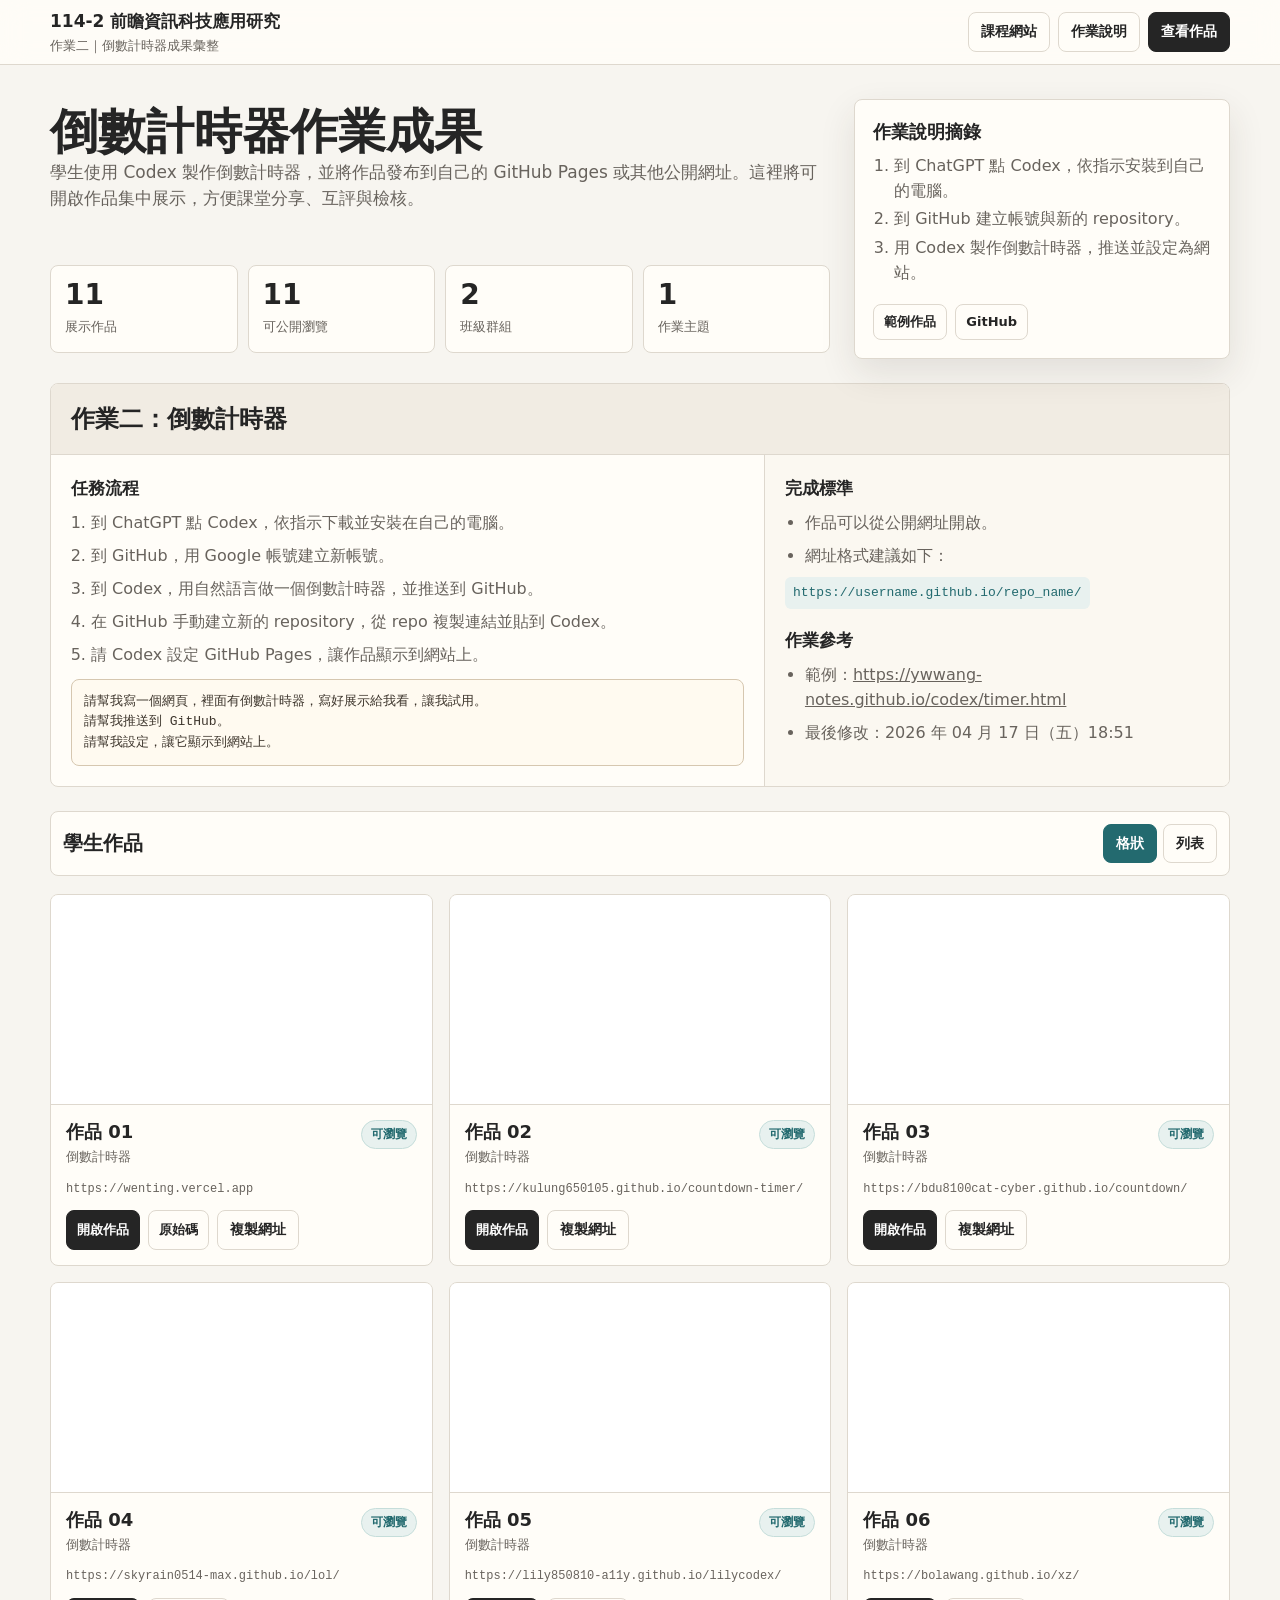
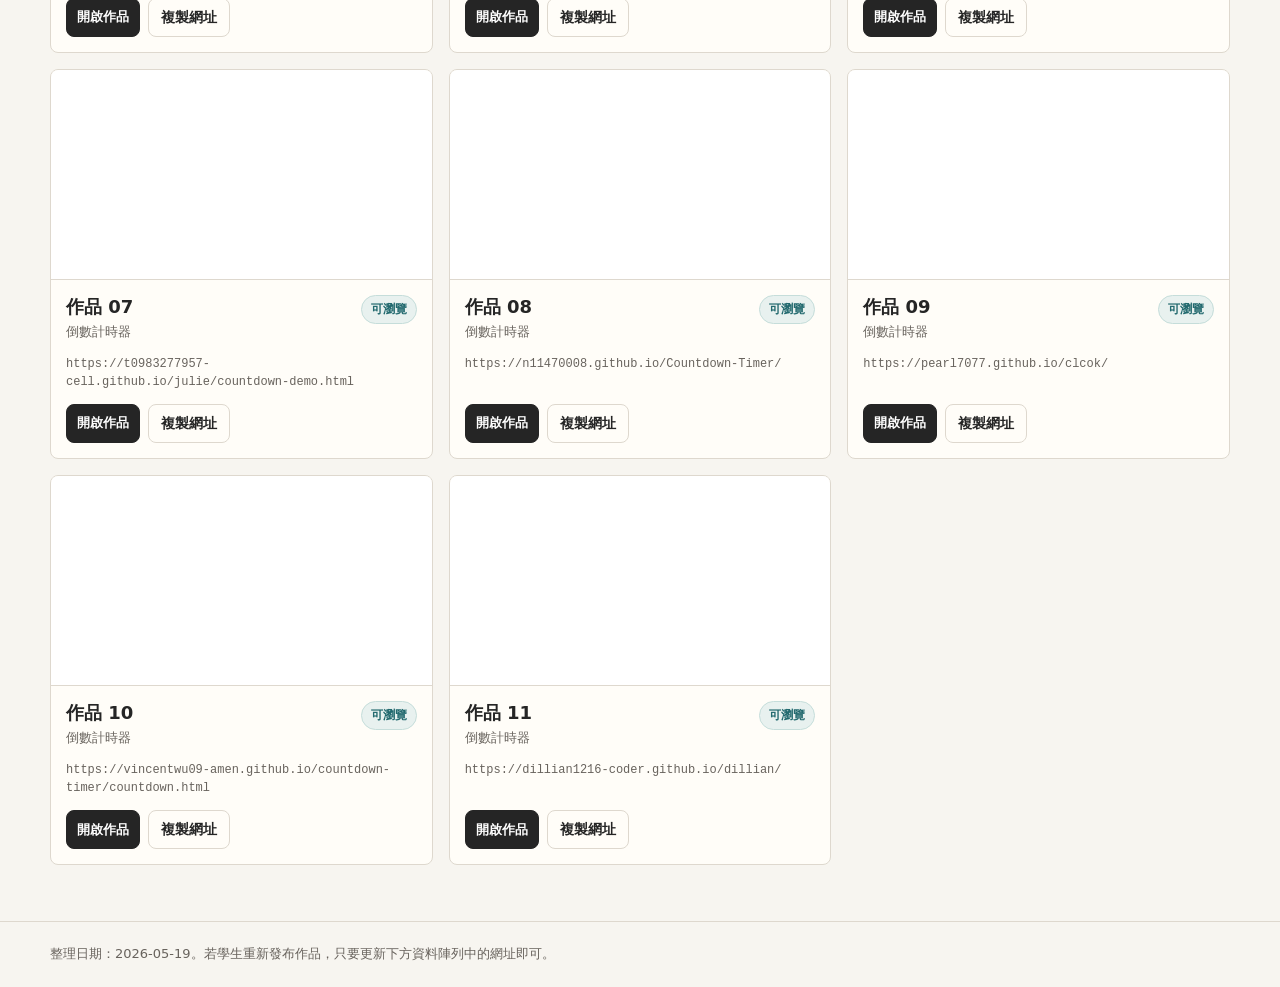
==== commit 3fa35a34: "刪除不必要說明" ====
--- a/index.html
+++ b/index.html
@@ -583,7 +583,6 @@
       <div class="assignment-head">
         <div>
           <h2 id="assignment-title">作業二：倒數計時器</h2>
-          <p class="subtitle">作業內容已整理為網頁文字，方便在 GitHub Pages 上直接閱讀。</p>
         </div>
       </div>
       <div class="assignment-grid">
